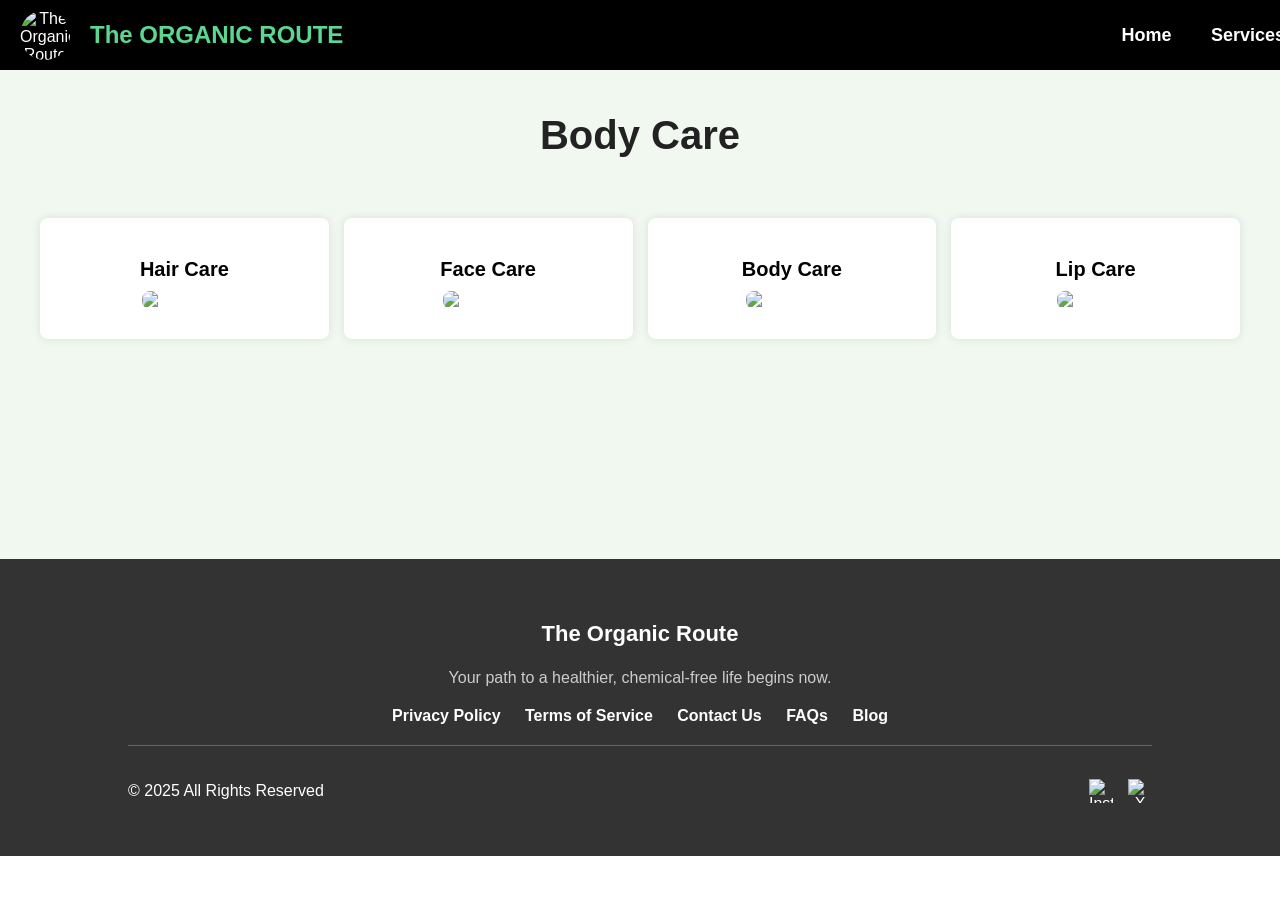
==== body-care.html @ 77954913 "Create body-care.html" ====
<!DOCTYPE html>
<html lang="en">
<head>
    <meta charset="UTF-8">
    <meta name="viewport" content="width=device-width, initial-scale=1.0">
    <title>Body Care - The Organic Route</title>
    <link rel="stylesheet" href="styles.css">
</head>
<body>
    <nav class="navbar">
        <div class="nav-left">
            <img src="TOR.jpg" alt="The Organic Route" class="logo">
            <span class="nav-title">The ORGANIC ROUTE</span> 
        </div>
        <div class="nav-links">
            <a href="index.html">Home</a>
            <a href="services.html">Services</a>
        </div>
    </nav>

    <section class="body-care">
        <h2 class="body-care-title">Body Care</h2>
        <div class="body-care-grid">
            <!-- Hair Care -->
            <div class="care-box">
                <h3>Hair Care</h3>
                <img src="HairOil.jpg" alt="Hair Care">
                <div class="subcategories">
                    <a href="HairOil.html#hair-oil">Hair Oil</a>
                    <a href="HairOil.html#shampoo">Shampoo</a>
                    <a href="HairOil.html#conditioner">Conditioner</a>
                    <a href="HairOil.html#hair-serum">Hair Serum</a>
                    <a href="HairOil.html#hair-gel">Hair Gel</a>
                </div>
            </div>

            <!-- Face Care -->
            <div class="care-box">
                <h3>Face Care</h3>
                <img src="Sunscreen.jpg" alt="Face Care">
                <div class="subcategories">
                    <a href="HairOil.html#face-wash">Face Wash</a>
                    <a href="HairOil.html#toner">Toner</a>
                    <a href="HairOil.html#face-serum">Face Serum</a>
                    <a href="HairOil.html#face-mask">Face Mask</a>
                    <a href="HairOil.html#scrub">Scrub</a>
                </div>
            </div>

            <!-- Body Care -->
            <div class="care-box">
                <h3>Body Care</h3>
                <img src="BodyCleanser.jpg" alt="Body Care">
                <div class="subcategories">
                    <a href="HairOil.html#body-cleanser">Body Cleanser</a>
                    <a href="HairOil.html#body-lotion">Body Lotion</a>
                    <a href="HairOil.html#moisturizer">Moisturizer</a>
                    <a href="HairOil.html#deodorant">Deodorant</a>
                    <a href="HairOil.html#hand-foot-cream">Hand & Foot Cream</a>
                </div>
            </div>

            <!-- Lip Care -->
            <div class="care-box">
                <h3>Lip Care</h3>
                <img src="Lipbalm.jpg" alt="Lip Care">
                <div class="subcategories">
                    <a href="HairOil.html#lip-balm">Lip Balm</a>
                    <a href="HairOil.html#night-lip-cream">Night Lip Cream</a>
                    <a href="HairOil.html#lip-scrub">Lip Scrub</a>
                    <a href="HairOil.html#lip-mask">Lip Mask</a>
                </div>
            </div>
        </div>
    </section>
</body>
</html>

    <!-- Footer Section -->
<footer class="footer">
    <div class="footer-container">
        <div class="footer-text">
            <h3 class="footer-title">The Organic Route</h3>
            <p class="footer-description">
                Your path to a healthier, chemical-free life begins now.
            </p>
        </div>

        <div class="footer-links">
            <a href="#">Privacy Policy</a>
            <a href="#">Terms of Service</a>
            <a href="#">Contact Us</a>
            <a href="#">FAQs</a>
            <a href="#">Blog</a>
        </div>

        <div class="footer-bottom">
            <p>© 2025 All Rights Reserved</p>

            <!-- Social Media Icons -->
            <div class="footer-icons">
                <img src="Instalogo.jpg" alt="Instagram" class="social-icon">
                <img src="Xlogo.jpg" alt="X (Twitter)" class="social-icon">
            </div>
        </div>
    </div>
</footer>
---- styles.css ----
/* General Styles */
html {
    scroll-behavior: smooth;
}

body {
    margin: 0;
    font-family: Arial, sans-serif;
    color: white;
    text-align: center;
}

/* Navbar */
.navbar {
    position: fixed;
    top: 0;
    width: 100%;
    display: flex;
    justify-content: space-between;
    align-items: center;
    padding: 15px 30px;
    background-color: rgba(0, 0, 0, 0.8);
    z-index: 1000;
}

/* TOR Logo */
.logo {
    height: 50px;
    width: 50px;
    border-radius: 50%;
    margin-right: 10px;

}

/*Website Title*/
.nav-title {
    font-size: 1.8rem;
    font-weight: bold;
    color: #5bd791;
}

.nav-links{
    margin-left: auto;
}

/* Navbar Links */
.nav-links a {
    color: white;
    text-decoration: none;
    margin: 0 15px;
    font-weight: bold;
    transition: color 0.3s;
}

.nav-links a:hover {
    color: #4CAF50;
}

/* Sections */
.section {
    height: 100vh;
    display: flex;
    justify-content: center;
    align-items: center;
    flex-direction: column;
    padding: 20px;
    position: relative;
}

/* Home Section Background */
.bg-home {
    background: url('Organic1.jpeg') no-repeat center center/cover;
    position: relative;
}

.overlay {
    position: absolute;
    top: 0;
    left: 0;
    width: 100%;
    height: 100%;
    background: rgba(0, 0, 0, 0.4); /* Dark overlay for better visibility */
}

.content {
    position: relative;
    z-index: 2;
    background-color: rgba(0, 0, 0, 0.5);
    padding: 20px;
    border-radius: 10px;
    max-width: 800px;
    text-align: center;
}

/* Home Section Text */
.heading {
    font-size: 3.5rem;
    font-weight: bold;
    text-shadow: 2px 2px 10px rgba(0, 0, 0, 0.5);
}

.subtext {
    font-size: 1.2rem;
    margin-top: 10px;
}

/* Buttons */
.buttons {
    display: flex;
    gap: 20px;
    justify-content: center;
    margin-top: 20px;
}

button {
    border: none;
    padding: 15px 30px;
    color: white;
    font-size: 1rem;
    cursor: pointer;
    border-radius: 5px;
    transition: 0.3s ease-in-out;
}

.discover-btn {
    background-color: transparent;
    border: 2px solid white;
}

.discover-btn:hover {
    background-color: white;
    color: black;
}

.start-btn {
    background-color: #4CAF50;
}

.start-btn:hover {
    background-color: #45a049;
}

/* About Us Section */
.bg-about {
    display: flex;
    justify-content: center;
    align-items: center;
    padding: 80px 10%;
    background-color: #f2fbf6; /* Light background */
}

.about-container {
    display: flex;
    max-width: 1200px;
    align-items: center;
    justify-content: space-between;
    background-color: white;
    padding: 40px;
    border-radius: 10px;
    box-shadow: 0 4px 10px rgba(0, 0, 0, 0.2);
}

/* Left Side - Text */
.about-text {
    flex: 1;
    text-align: left;
    color: #333;
    padding-right: 40px;
}

.about-heading {
    font-size: 2rem;
    font-weight: bold;
    color: black;
}

.about-paragraph {
    font-size: 1.2rem;
    margin-top: 10px;
    line-height: 1.5;
}

/* Right Side - Image */
.about-image {
    flex: 1;
    display: flex;
    justify-content: center;
}

.about-image img {
    max-width: 100%;
    height: auto;
    border-radius: 10px;
}

/* Features Section */
.features-section {
    background-color: #f0f8f0; /* Light green background */
    padding: 50px 10%;
}

.features-container {
    display: flex;
    justify-content: space-between;
    align-items: center;
    gap: 30px;
    max-width: 1200px;
    margin: auto;
}

/* Individual Feature */
.feature {
    display: flex;
    align-items: center;
    background-color: white;
    padding: 20px;
    border-radius: 10px;
    box-shadow: 0 4px 10px rgba(0, 0, 0, 0.1);
    flex: 1;
}

/* Feature Icon */
.feature-icon {
    width: 50px;
    height: 50px;
    margin-right: 15px;
}

/* Feature Text */
.feature-text {
    text-align: left;
}

.feature-title {
    font-size: 1.3rem;
    font-weight: bold;
    color: #4CAF50;
}

.feature-description {
    font-size: 1rem;
    color: #555;
    margin-top: 5px;
}

/* What we Offer */
.what-we-offer {
    padding: 80px 10%;
    background-color: #f4f8ec;
    display: block;
}

.offer-container {
    display: flex;
    align-items: center;
    justify-content: space-between;
    gap: 40px;
    min-height: 500px;
}

.offer-image img {
    width: 100%;
    max-width: 400px;
    border-radius: 10px;
}

.offer-text {
    flex: 1;
    color: #2d2d2d;
}

.offer-heading {
    font-size: 28px;
    font-weight: bold;
    color: #2c7c31;
}

.offer-description {
    font-size: 18px;
    margin-bottom: 20px;
}

/* Offer Points in One Row */
.offer-points {
    display: flex;
    justify-content: space-between;
    gap: 30px;
    margin-top: 20px;
}

.offer-item {
    flex: 1;
    text-align: center;
}

.offer-point {
    font-size: 20px;
    font-weight: bold;
    color: #2c7c31;
}

.offer-detail {
    font-size: 16px;
    margin-top: 5px;
}

/* Why Choose Us Section */
.why-choose-section {
    padding: 50px 10%;
    background-color: white; /* No Background Image */
}

.why-choose-container {
    display: flex;
    align-items: center;
    justify-content: space-between;
    gap: 40px;
    max-width: 1200px;
    margin: auto;
}

/* Left Side: Text Content */
.why-choose-text {
    flex: 1;
    text-align: left;
}

.why-title {
    font-size: 2rem;
    font-weight: bold;
    color: #4CAF50;
    margin-bottom: 10px;
}

.why-description {
    font-size: 1.1rem;
    color: #555;
    margin-bottom: 20px;
}

/* Why Choose Points */
.why-point {
    margin-bottom: 20px;
}

.why-subtitle {
    font-size: 1.2rem;
    font-weight: bold;
    color: #4CAF50;
    margin-bottom: 5px;
}

.why-point-description {
    font-size: 1rem;
    color: #666;
}

/* Right Side: Image */
.why-choose-image {
    flex: 1;
    display: flex;
    justify-content: flex-end;
}

.why-choose-image img {
    width: 100%;
    max-width: 400px;
    border-radius: 10px;
    box-shadow: 0 4px 10px rgba(0, 0, 0, 0.1);
}

/* Get Started Section */
.get-started {
    display: flex;
    align-items: center;
    justify-content: center;
    padding: 80px 10%;
    background-color: #f8fdf5; /* Light Greenish Background */
}

.get-started-content {
    flex: 1;
    max-width: 50%;
    text-align: center;  /* Centering content */
}

.get-started-content h2 {
    font-size: 2rem;
    color: #4CAF50;
    margin-bottom: 15px;
}

.get-started-content p {
    font-size: 1.2rem;
    color: #333;
    margin-bottom: 30px;
    line-height: 1.5;
}

/* Single Centered Button */
.join-btn {
    background-color: #4CAF50;
    color: white;
    border: none;
    padding: 14px 28px;
    font-size: 1rem;
    cursor: pointer;
    border-radius: 5px;
    transition: 0.3s ease-in-out;
    display: block;
    margin: 0 auto; /* Centering the button */
}

.join-btn:hover {
    background-color: #45a049;
}

/* Image */
.get-started-image {
    flex: 1;
    display: flex;
    justify-content: center;
}

.get-started-image img {
    max-width: 100%;
    border-radius: 10px;
    box-shadow: 5px 5px 15px rgba(0, 0, 0, 0.1);
}

.footer {
    background-color: #333;
    color: #fff;
    padding: 40px 10%;
    text-align: center;
}

.footer-container {
    max-width: 1200px;
    margin: auto;
}

.footer-title {
    font-size: 22px;
    font-weight: bold;
    color: #fff;
}

.footer-description {
    font-size: 16px;
    margin: 10px 0 20px;
    color: #ccc;
}

.footer-links {
    margin-bottom: 20px;
}

.footer-links a {
    color: #fff;
    margin: 0 10px;
    text-decoration: none;
    font-weight: bold;
}

.footer-links a:hover {
    text-decoration: underline;
}

/* Bottom Section */
.footer-bottom {
    display: flex;
    justify-content: space-between;
    align-items: center;
    border-top: 1px solid #666;
    padding-top: 20px;
}

/* Social Icons */
.footer-icons {
    display: flex;
    gap: 15px;
}

.social-icon {
    width: 24px;
    height: 24px;
    cursor: pointer;
}

@keyframes backgroundScroll {
    0% { background-image: url('Organic1.jpeg'); }
    33% { background-image: url('Organic12.jpeg'); }
    66% { background-image: url('Organic13.jpeg'); }
    100% { background-image: url('Organic1.jpeg'); }
}

.bg-home {
    position: relative;
    width: 100%;
    height: 100vh;
    background-size: cover;
    background-position: center;
    background-repeat: no-repeat;
    animation: backgroundScroll 20s infinite linear;
}


/* Signup Page Styling */
/*a Separe CSS file is Attached*/
  /* login page email and password ka alignment */
/*a Separe CSS file is Attached*/


/* Services Page Styling */
/* Navbar Fix */
.nav-left {
    display: flex;
    align-items: center;
}

.logo {
    width: 50px;
    height: 50px;
    border-radius: 50%;
}

.nav-title {
    font-size: 1.5rem;
    font-weight: bold;
    margin-left: 10px;
}

/* Services Section */
.services-section {
    background-color: #f0f8f0;
    text-align: center;
    padding: 80px 20px 50px;
}

.services-heading {
    font-size: 2.5rem;
    font-weight: bold;
    color: #222; /* Darker Text */
    margin-bottom: 15px;
    margin-top: 40px;
}

/* Centered Grid */
.grid-container {
    display: flex;
    justify-content: center;
    flex-wrap: wrap;
    gap: 20px;
    padding: 20px;
}

/* Square Grid Items */
.grid-item {
    width: 250px;  /* Fixed Square Size */
    height: 300px; /* Maintain Box Shape */
    background: white;
    padding: 15px;
    border-radius: 10px;
    text-align: center;
    cursor: pointer;
    transition: transform 0.3s ease-in-out;
    box-shadow: 0 4px 8px rgba(0, 0, 0, 0.1);
    display: flex;
    flex-direction: column;
    justify-content: space-between;
}

.grid-item:hover {
    transform: scale(1.05);
}

/* Grid Titles */
.grid-item h3 {
    font-size: 1.3rem;
    font-weight: bold;
    margin-bottom: 8px;
}

/* Grid Images */
.grid-item img {
    width: 100%;
    height: 140px; /* Balanced Height */
    object-fit: cover;
    border-radius: 10px;
}

/* Grid Description */
.grid-item p {
    font-size: 0.9rem;
    color: #555;
    margin-top: 5px;
}

/* Grid Titles - Visibility Fix */
.grid-item h3 {
    font-size: 1.4rem;
    font-weight: bold;
    margin-bottom: 8px;
    color: #333; /* Darker color for visibility */
    text-transform: uppercase; /* Better readability */
}

/*body-care Design*/
body {
    font-family: Arial, sans-serif;
    margin: 0;
    padding: 0;
}

/* Navbar */
.navbar {
    display: flex;
    justify-content: space-between;
    align-items: center;
    background-color: #000000;
    padding: 10px 20px;
    color: white;
}

.nav-left {
    display: flex;
    align-items: center;
}

.logo {
    width: 50px;
    height: 50px;
    border-radius: 50%;
    margin-right: 10px;
}

.nav-title {
    font-size: 24px;
    font-weight: bold;
}

.nav-links a {
    color: white;
    text-decoration: none;
    margin-left: 20px;
    font-size: 18px;
    transition: color 0.3s;
}

.nav-links a:hover {
    color: #00c853;
}

/* Body Care Section */
.body-care {
    background-color: #f0f8f0;
    text-align: center;
    padding: 80px 20px 50px;
}

.body-care-title {
    font-size: 2.5rem;
    font-weight: bold;
    color: #222;
    margin-bottom: 40px;
}

/* Body Care Grid */
.body-care-grid {
    display: flex;
    justify-content: center;
    gap: 15px;  /* Reduced gap */
    padding: 20px;
    margin-bottom: 150px;
}

/* Care Boxes */
.care-box {
    background: white;
    border-radius: 8px;
    box-shadow: 0px 0px 10px rgba(0, 0, 0, 0.1);
    padding: 20px;
    text-align: center;
    width: 250px;  /* Increased width */
    transition: transform 0.3s;
    position: relative;
}

.care-box:hover {
    transform: scale(1.05);
}

.care-box img {
    width: 150px;  /* Increased image size */
    height: 150px;
    margin-bottom: 10px;
    border-radius: 8px;
}

.care-box h3 {
    font-size: 20px;
    color: #000;
    margin-bottom: 10px;
}

/* Subcategories */
.subcategories {
    display: none;
    position: absolute;
    width: 100%;
    background: rgba(0, 0, 0, 0.8);
    color: white;
    padding: 10px 0;
    border-radius: 8px;
    bottom: -150px;
    left: 0;
}

.subcategories a {
    display: block;
    color: white;
    padding: 8px;
    text-decoration: none;
    transition: background 0.3s ease;
}

.subcategories a:hover {
    background: rgba(255, 255, 255, 0.3);
}

.care-box:hover .subcategories {
    display: block;
}
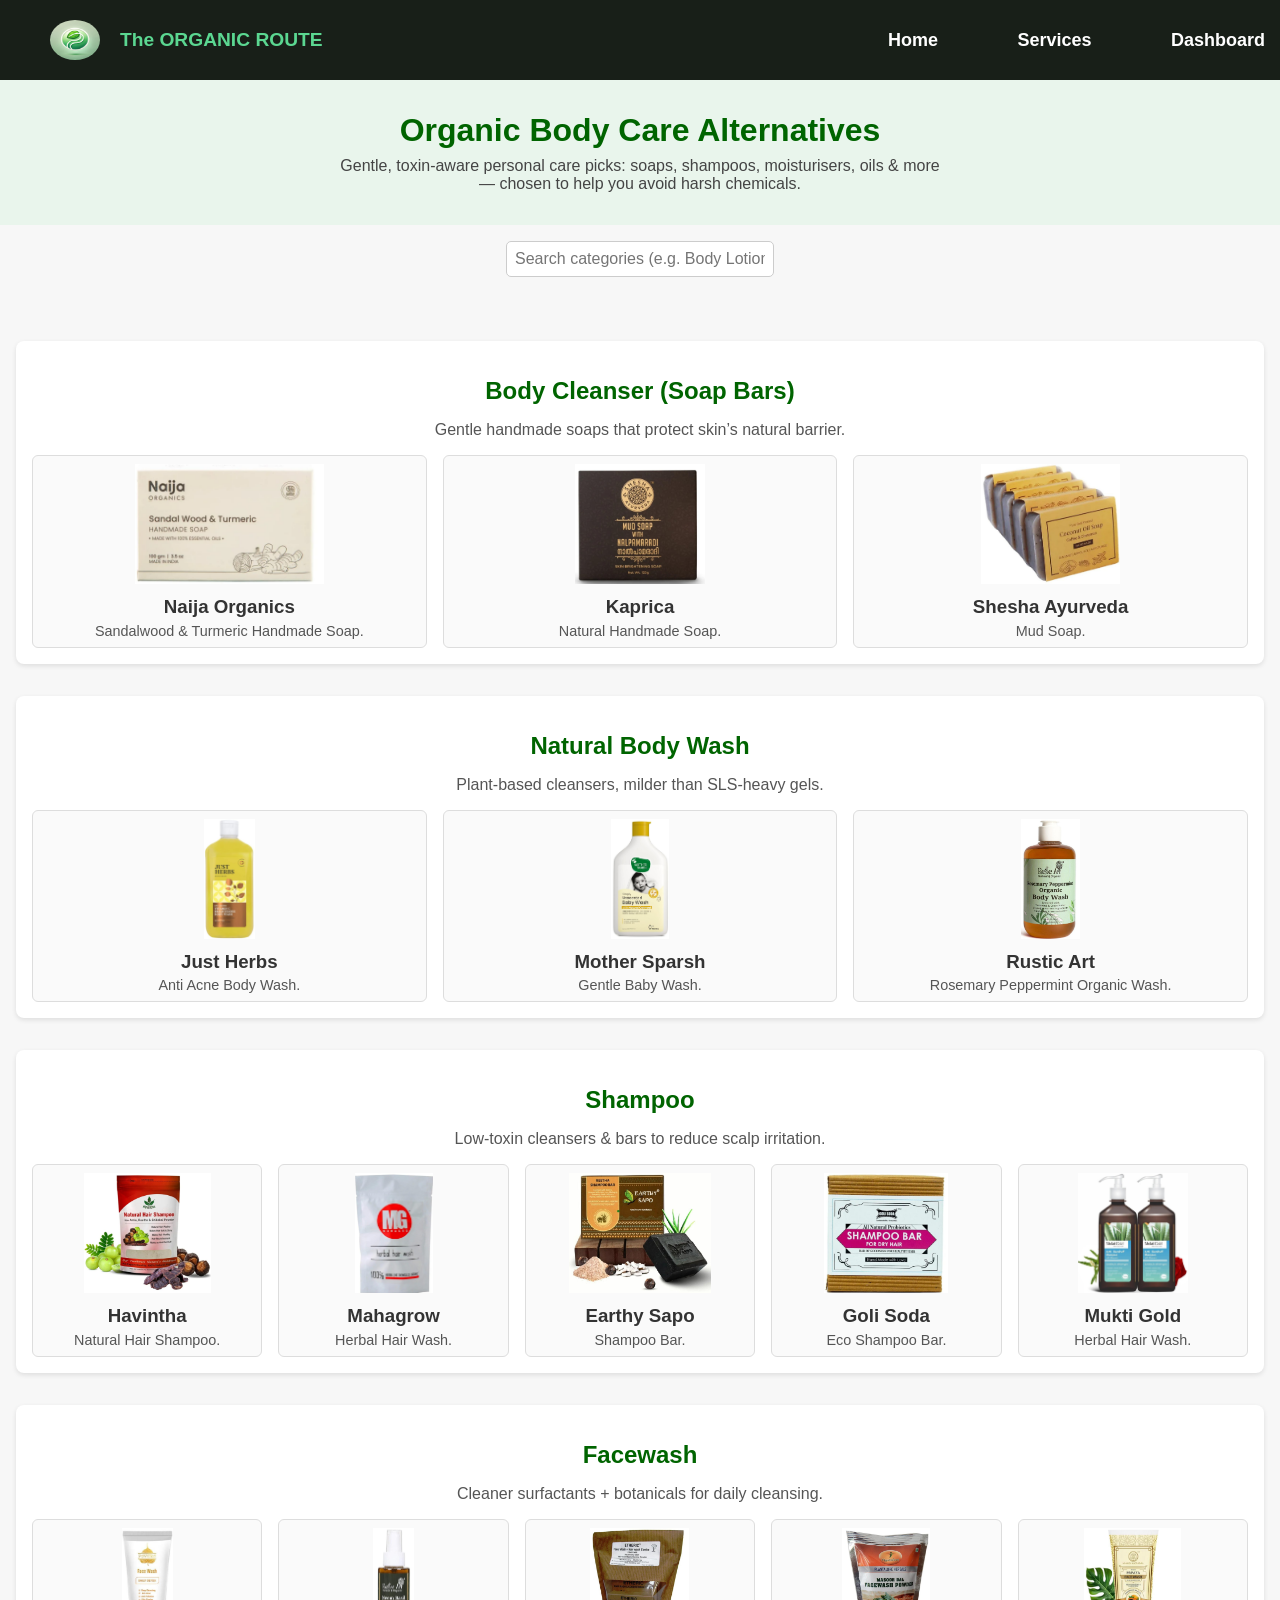
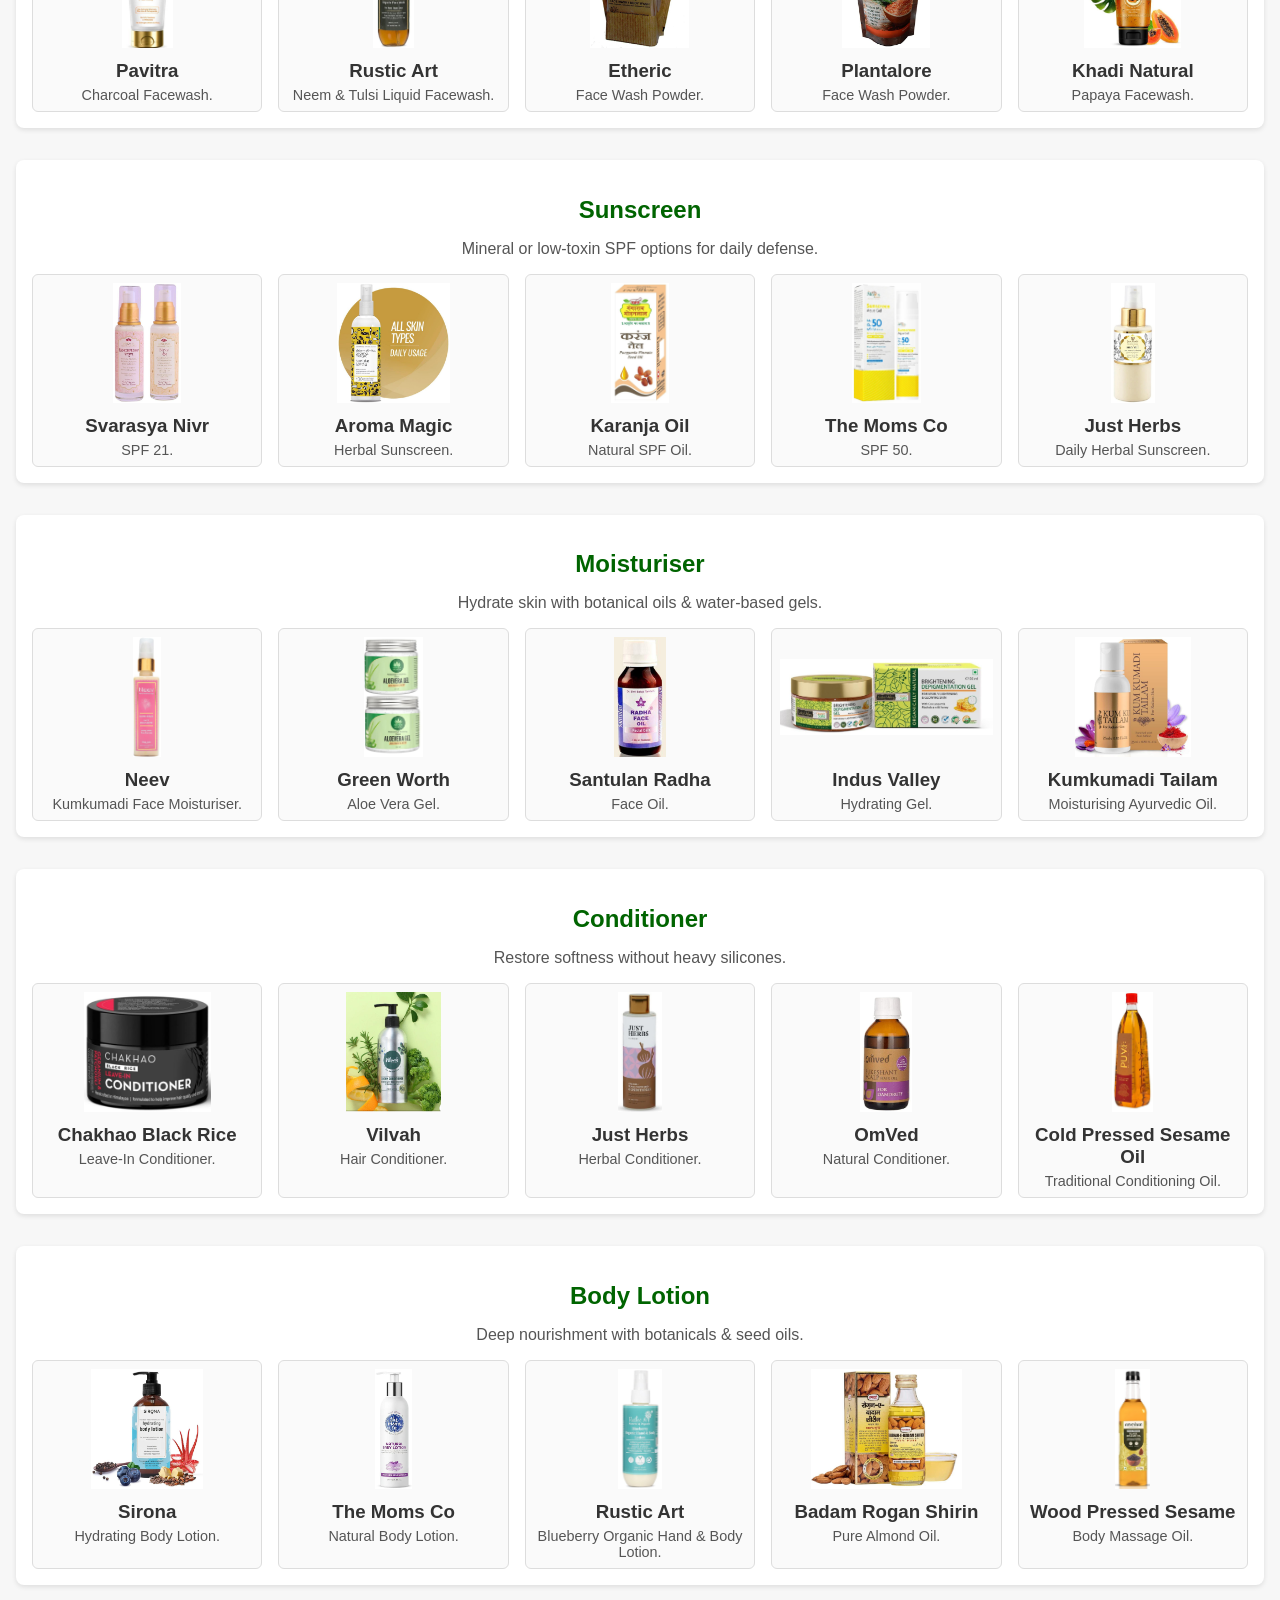
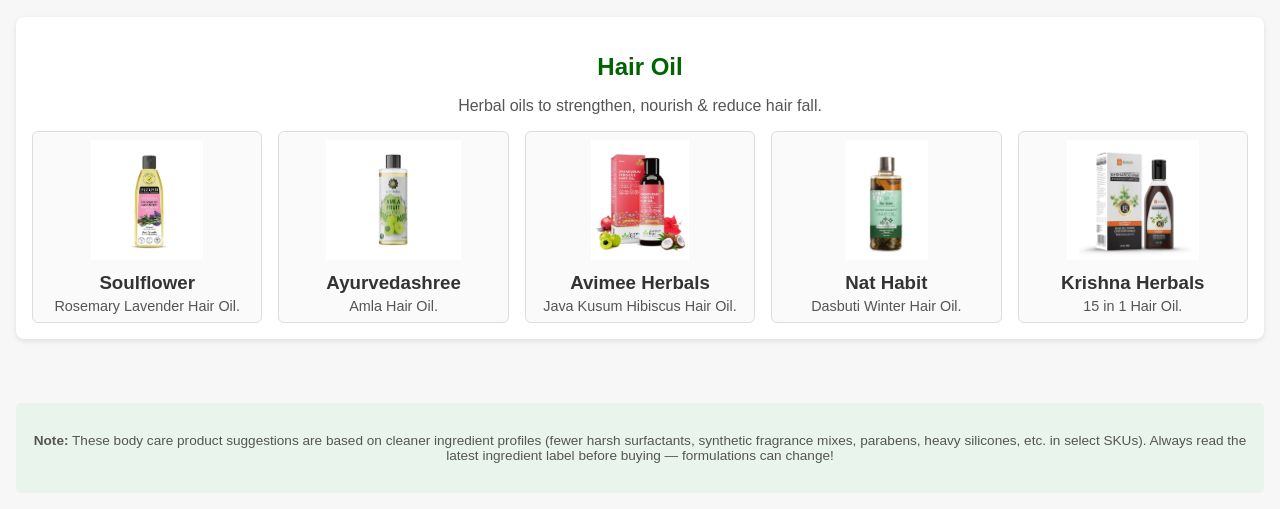
==== commit 3b349f2a: "Initial commit - The Organic Route Project" ====
--- a/body-care.html
+++ b/body-care.html
@@ -1,107 +1,349 @@
 <!DOCTYPE html>
 <html lang="en">
 <head>
-    <meta charset="UTF-8">
-    <meta name="viewport" content="width=device-width, initial-scale=1.0">
-    <title>Body Care - The Organic Route</title>
-    <link rel="stylesheet" href="styles.css">
+  <meta charset="utf-8" />
+  <title>Body Care | The Organic Route</title>
+  <meta name="viewport" content="width=device-width, initial-scale=1" />
+  <!-- Global styles -->
+  <link rel="stylesheet" href="styles.css" />
+  <!-- Page specific -->
+  <link rel="stylesheet" href="body-care.css" />
 </head>
-<body>
-    <nav class="navbar">
-        <div class="nav-left">
-            <img src="TOR.jpg" alt="The Organic Route" class="logo">
-            <span class="nav-title">The ORGANIC ROUTE</span> 
-        </div>
-        <div class="nav-links">
-            <a href="index.html">Home</a>
-            <a href="services.html">Services</a>
-        </div>
-    </nav>
-
-    <section class="body-care">
-        <h2 class="body-care-title">Body Care</h2>
-        <div class="body-care-grid">
-            <!-- Hair Care -->
-            <div class="care-box">
-                <h3>Hair Care</h3>
-                <img src="HairOil.jpg" alt="Hair Care">
-                <div class="subcategories">
-                    <a href="HairOil.html#hair-oil">Hair Oil</a>
-                    <a href="HairOil.html#shampoo">Shampoo</a>
-                    <a href="HairOil.html#conditioner">Conditioner</a>
-                    <a href="HairOil.html#hair-serum">Hair Serum</a>
-                    <a href="HairOil.html#hair-gel">Hair Gel</a>
-                </div>
-            </div>
-
-            <!-- Face Care -->
-            <div class="care-box">
-                <h3>Face Care</h3>
-                <img src="Sunscreen.jpg" alt="Face Care">
-                <div class="subcategories">
-                    <a href="HairOil.html#face-wash">Face Wash</a>
-                    <a href="HairOil.html#toner">Toner</a>
-                    <a href="HairOil.html#face-serum">Face Serum</a>
-                    <a href="HairOil.html#face-mask">Face Mask</a>
-                    <a href="HairOil.html#scrub">Scrub</a>
-                </div>
-            </div>
-
-            <!-- Body Care -->
-            <div class="care-box">
-                <h3>Body Care</h3>
-                <img src="BodyCleanser.jpg" alt="Body Care">
-                <div class="subcategories">
-                    <a href="HairOil.html#body-cleanser">Body Cleanser</a>
-                    <a href="HairOil.html#body-lotion">Body Lotion</a>
-                    <a href="HairOil.html#moisturizer">Moisturizer</a>
-                    <a href="HairOil.html#deodorant">Deodorant</a>
-                    <a href="HairOil.html#hand-foot-cream">Hand & Foot Cream</a>
-                </div>
-            </div>
-
-            <!-- Lip Care -->
-            <div class="care-box">
-                <h3>Lip Care</h3>
-                <img src="Lipbalm.jpg" alt="Lip Care">
-                <div class="subcategories">
-                    <a href="HairOil.html#lip-balm">Lip Balm</a>
-                    <a href="HairOil.html#night-lip-cream">Night Lip Cream</a>
-                    <a href="HairOil.html#lip-scrub">Lip Scrub</a>
-                    <a href="HairOil.html#lip-mask">Lip Mask</a>
-                </div>
-            </div>
-        </div>
-    </section>
+<body class="bc-body">
+
+  <!-- Navbar -->
+  <nav class="navbar">
+    <div class="nav-left">
+      <img src="TOR.jpg" alt="The Organic Route" class="logo" />
+      <span class="nav-title">The ORGANIC ROUTE</span>
+    </div>
+    <div class="nav-links">
+      <a href="index.html">Home</a>
+      <a href="services.html">Services</a>
+      <a href="dashboard.html">Dashboard</a>
+    </div>
+  </nav>
+
+  <!-- Hero -->
+  <header class="bc-hero">
+    <h1>Organic Body Care Alternatives</h1>
+    <p>Gentle, toxin‑aware personal care picks: soaps, shampoos, moisturisers, oils & more — chosen to help you avoid harsh chemicals.</p>
+  </header>
+
+  <!-- Search -->
+  <div class="bc-search-wrap">
+    <input
+      type="text"
+      id="bcSearch"
+      placeholder="Search categories (e.g. Body Lotion, Shampoo)..."
+      aria-label="Search body care categories"
+    />
+  </div>
+
+  <!-- Main Content -->
+  <main class="bc-main">
+
+    <!-- Body Cleanser -->
+    <section class="bc-cat" id="cat-body-cleanser" data-cat="body cleanser">
+      <h2 class="bc-cat-title">Body Cleanser (Soap Bars)</h2>
+      <p class="bc-cat-tagline">Gentle handmade soaps that protect skin’s natural barrier.</p>
+      <div class="bc-card-grid">
+        <article class="bc-card" data-name="Naija Organics Sandalwood Turmeric Soap">
+          <img src="images/bodycleanser1.jpg" alt="Naija Organics Sandalwood & Turmeric Soap" />
+          <h3>Naija Organics</h3>
+          <p>Sandalwood &amp; Turmeric Handmade Soap.</p>
+        </article>
+        <article class="bc-card" data-name="Kaprica Natural Soap">
+          <img src="images/bodycleanser2.jpg" alt="Kaprica Natural Soap" />
+          <h3>Kaprica</h3>
+          <p>Natural Handmade Soap.</p>
+        </article>
+        <article class="bc-card" data-name="Shesha Ayurveda Mud Soap">
+          <img src="images/bodycleanser3.jpg" alt="Shesha Ayurveda Mud Soap" />
+          <h3>Shesha Ayurveda</h3>
+          <p>Mud Soap.</p>
+        </article>
+      </div>
+    </section>
+
+    <!-- Natural Body Wash -->
+    <section class="bc-cat" id="cat-body-wash" data-cat="body wash">
+      <h2 class="bc-cat-title">Natural Body Wash</h2>
+      <p class="bc-cat-tagline">Plant‑based cleansers, milder than SLS-heavy gels.</p>
+      <div class="bc-card-grid">
+        <article class="bc-card" data-name="Just Herbs Anti Acne Body Wash">
+          <img src="images/bodywash1.jpg" alt="Just Herbs Anti Acne Body Wash" />
+          <h3>Just Herbs</h3>
+          <p>Anti Acne Body Wash.</p>
+        </article>
+        <article class="bc-card" data-name="Mother Sparsh Baby Wash">
+          <img src="images/bodywash2.jpg" alt="Mother Sparsh Baby Wash" />
+          <h3>Mother Sparsh</h3>
+          <p>Gentle Baby Wash.</p>
+        </article>
+        <article class="bc-card" data-name="Rustic Art Rosemary Peppermint Body Wash">
+          <img src="images/bodywash3.jpg" alt="Rustic Art Rosemary Peppermint Body Wash" />
+          <h3>Rustic Art</h3>
+          <p>Rosemary Peppermint Organic Wash.</p>
+        </article>
+      </div>
+    </section>
+
+    <!-- Shampoo -->
+    <section class="bc-cat" id="cat-shampoo" data-cat="shampoo">
+      <h2 class="bc-cat-title">Shampoo</h2>
+      <p class="bc-cat-tagline">Low-toxin cleansers & bars to reduce scalp irritation.</p>
+      <div class="bc-card-grid">
+        <article class="bc-card" data-name="Havintha Natural Hair Shampoo">
+          <img src="images/shampoo1.jpg" alt="Havintha Natural Hair Shampoo" />
+          <h3>Havintha</h3>
+          <p>Natural Hair Shampoo.</p>
+        </article>
+        <article class="bc-card" data-name="Mahagrow Herbal Hair Wash">
+          <img src="images/shampoo2.jpg" alt="Mahagrow Herbal Hair Wash" />
+          <h3>Mahagrow</h3>
+          <p>Herbal Hair Wash.</p>
+        </article>
+        <article class="bc-card" data-name="Earthy Sapo Shampoo Bar">
+          <img src="images/shampoo3.jpg" alt="Earthy Sapo Shampoo Bar" />
+          <h3>Earthy Sapo</h3>
+          <p>Shampoo Bar.</p>
+        </article>
+        <article class="bc-card" data-name="Goli Soda Shampoo Bar">
+          <img src="images/shampoo4.jpg" alt="Goli Soda Shampoo Bar" />
+          <h3>Goli Soda</h3>
+          <p>Eco Shampoo Bar.</p>
+        </article>
+        <article class="bc-card" data-name="Mukti Gold Hair Wash">
+          <img src="images/shampoo5.jpg" alt="Mukti Gold Hair Wash" />
+          <h3>Mukti Gold</h3>
+          <p>Herbal Hair Wash.</p>
+        </article>
+      </div>
+    </section>
+
+    <!-- Facewash -->
+    <section class="bc-cat" id="cat-facewash" data-cat="facewash">
+      <h2 class="bc-cat-title">Facewash</h2>
+      <p class="bc-cat-tagline">Cleaner surfactants + botanicals for daily cleansing.</p>
+      <div class="bc-card-grid">
+        <article class="bc-card" data-name="Pavitra Charcoal Facewash">
+          <img src="images/facewash1.jpg" alt="Pavitra Charcoal Facewash" />
+          <h3>Pavitra</h3>
+          <p>Charcoal Facewash.</p>
+        </article>
+        <article class="bc-card" data-name="Rustic Art Neem Tulsi Facewash">
+          <img src="images/facewash2.jpg" alt="Rustic Art Neem & Tulsi Facewash" />
+          <h3>Rustic Art</h3>
+          <p>Neem &amp; Tulsi Liquid Facewash.</p>
+        </article>
+        <article class="bc-card" data-name="Etheric Face Wash Powder">
+          <img src="images/facewash3.jpg" alt="Etheric Face Wash Powder" />
+          <h3>Etheric</h3>
+          <p>Face Wash Powder.</p>
+        </article>
+        <article class="bc-card" data-name="Plantalore Face Wash Powder">
+          <img src="images/facewash4.jpg" alt="Plantalore Face Wash Powder" />
+          <h3>Plantalore</h3>
+          <p>Face Wash Powder.</p>
+        </article>
+        <article class="bc-card" data-name="Khadi Natural Papaya Facewash">
+          <img src="images/facewash5.jpg" alt="Khadi Natural Papaya Facewash" />
+          <h3>Khadi Natural</h3>
+          <p>Papaya Facewash.</p>
+        </article>
+      </div>
+    </section>
+
+    <!-- Sunscreen -->
+    <section class="bc-cat" id="cat-sunscreen" data-cat="sunscreen">
+      <h2 class="bc-cat-title">Sunscreen</h2>
+      <p class="bc-cat-tagline">Mineral or low-toxin SPF options for daily defense.</p>
+      <div class="bc-card-grid">
+        <article class="bc-card" data-name="Svarasya Nivr SPF 21">
+          <img src="images/sunscreen1.jpg" alt="Svarasya Nivr SPF 21" />
+          <h3>Svarasya Nivr</h3>
+          <p>SPF 21.</p>
+        </article>
+        <article class="bc-card" data-name="Aroma Magic Sunscreen">
+          <img src="images/sunscreen2.jpg" alt="Aroma Magic Sunscreen" />
+          <h3>Aroma Magic</h3>
+          <p>Herbal Sunscreen.</p>
+        </article>
+        <article class="bc-card" data-name="Karanja Oil Natural SPF">
+          <img src="images/sunscreen3.jpg" alt="Karanja Oil Natural SPF" />
+          <h3>Karanja Oil</h3>
+          <p>Natural SPF Oil.</p>
+        </article>
+        <article class="bc-card" data-name="The Moms Co SPF 50">
+          <img src="images/sunscreen4.jpg" alt="The Moms Co SPF 50" />
+          <h3>The Moms Co</h3>
+          <p>SPF 50.</p>
+        </article>
+        <article class="bc-card" data-name="Just Herbs Sunscreen">
+          <img src="images/sunscreen5.jpg" alt="Just Herbs Sunscreen" />
+          <h3>Just Herbs</h3>
+          <p>Daily Herbal Sunscreen.</p>
+        </article>
+      </div>
+    </section>
+
+    <!-- Moisturiser -->
+    <section class="bc-cat" id="cat-moisturiser" data-cat="moisturiser">
+      <h2 class="bc-cat-title">Moisturiser</h2>
+      <p class="bc-cat-tagline">Hydrate skin with botanical oils & water‑based gels.</p>
+      <div class="bc-card-grid">
+        <article class="bc-card" data-name="Neev Kumkumadi Face Moisturiser">
+          <img src="images/moisturiser1.jpg" alt="Neev Kumkumadi Face Moisturiser" />
+          <h3>Neev</h3>
+          <p>Kumkumadi Face Moisturiser.</p>
+        </article>
+        <article class="bc-card" data-name="Green Worth Aloevera Gel">
+          <img src="images/moisturiser2.jpg" alt="Green Worth Aloe Vera Gel" />
+          <h3>Green Worth</h3>
+          <p>Aloe Vera Gel.</p>
+        </article>
+        <article class="bc-card" data-name="Santulan Radha Face Oil">
+          <img src="images/moisturiser3.jpg" alt="Santulan Radha Face Oil" />
+          <h3>Santulan Radha</h3>
+          <p>Face Oil.</p>
+        </article>
+        <article class="bc-card" data-name="Indus Valley Gel">
+          <img src="images/moisturiser4.jpg" alt="Indus Valley Gel" />
+          <h3>Indus Valley</h3>
+          <p>Hydrating Gel.</p>
+        </article>
+        <article class="bc-card" data-name="Kumkumadi Tailam">
+          <img src="images/moisturiser5.jpg" alt="Kumkumadi Tailam" />
+          <h3>Kumkumadi Tailam</h3>
+          <p>Moisturising Ayurvedic Oil.</p>
+        </article>
+      </div>
+    </section>
+
+    <!-- Conditioner -->
+    <section class="bc-cat" id="cat-conditioner" data-cat="conditioner">
+      <h2 class="bc-cat-title">Conditioner</h2>
+      <p class="bc-cat-tagline">Restore softness without heavy silicones.</p>
+      <div class="bc-card-grid">
+        <article class="bc-card" data-name="Chakhao Black Rice Leave In Conditioner">
+          <img src="images/conditioner1.jpg" alt="Chakhao Black Rice Leave-In Conditioner" />
+          <h3>Chakhao Black Rice</h3>
+          <p>Leave‑In Conditioner.</p>
+        </article>
+        <article class="bc-card" data-name="Vilvah Hair Conditioner">
+          <img src="images/conditioner2.jpg" alt="Vilvah Hair Conditioner" />
+          <h3>Vilvah</h3>
+          <p>Hair Conditioner.</p>
+        </article>
+        <article class="bc-card" data-name="Just Herbs Hair Conditioner">
+          <img src="images/conditioner3.jpg" alt="Just Herbs Hair Conditioner" />
+          <h3>Just Herbs</h3>
+          <p>Herbal Conditioner.</p>
+        </article>
+        <article class="bc-card" data-name="OmVed Hair Conditioner">
+          <img src="images/conditioner4.jpg" alt="OmVed Hair Conditioner" />
+          <h3>OmVed</h3>
+          <p>Natural Conditioner.</p>
+        </article>
+        <article class="bc-card" data-name="Cold Pressed Sesame Oil Conditioner Alt">
+          <img src="images/conditioner5.jpg" alt="Cold Pressed Sesame Oil" />
+          <h3>Cold Pressed Sesame Oil</h3>
+          <p>Traditional Conditioning Oil.</p>
+        </article>
+      </div>
+    </section>
+
+    <!-- Body Lotion -->
+    <section class="bc-cat" id="cat-body-lotion" data-cat="body lotion">
+      <h2 class="bc-cat-title">Body Lotion</h2>
+      <p class="bc-cat-tagline">Deep nourishment with botanicals & seed oils.</p>
+      <div class="bc-card-grid">
+        <article class="bc-card" data-name="Sirona Hydrating Body Lotion">
+          <img src="images/bodylotion1.jpg" alt="Sirona Hydrating Body Lotion" />
+          <h3>Sirona</h3>
+          <p>Hydrating Body Lotion.</p>
+        </article>
+        <article class="bc-card" data-name="The Moms Co Natural Body Lotion">
+          <img src="images/bodylotion2.jpg" alt="The Moms Co Natural Body Lotion" />
+          <h3>The Moms Co</h3>
+          <p>Natural Body Lotion.</p>
+        </article>
+        <article class="bc-card" data-name="Rustic Art Blueberry Organic Lotion">
+          <img src="images/bodylotion3.jpg" alt="Rustic Art Blueberry Lotion" />
+          <h3>Rustic Art</h3>
+          <p>Blueberry Organic Hand &amp; Body Lotion.</p>
+        </article>
+        <article class="bc-card" data-name="Badam Rogan Shirin Almond Oil">
+          <img src="images/bodylotion4.jpg" alt="Badam Rogan Shirin Almond Oil" />
+          <h3>Badam Rogan Shirin</h3>
+          <p>Pure Almond Oil.</p>
+        </article>
+        <article class="bc-card" data-name="Wood Pressed Sesame Oil">
+          <img src="images/bodylotion5.jpg" alt="Wood Pressed Sesame Oil" />
+          <h3>Wood Pressed Sesame</h3>
+          <p>Body Massage Oil.</p>
+        </article>
+      </div>
+    </section>
+
+    <!-- Hair Oil -->
+    <section class="bc-cat" id="cat-hair-oil" data-cat="hair oil">
+      <h2 class="bc-cat-title">Hair Oil</h2>
+      <p class="bc-cat-tagline">Herbal oils to strengthen, nourish & reduce hair fall.</p>
+      <div class="bc-card-grid">
+        <article class="bc-card" data-name="Soulflower Rosemary Lavender Hair Oil">
+          <img src="images/hairoil1.jpg" alt="Soulflower Rosemary Lavender Hair Oil" />
+          <h3>Soulflower</h3>
+          <p>Rosemary Lavender Hair Oil.</p>
+        </article>
+        <article class="bc-card" data-name="Ayurvedashree Amla Hair Oil">
+          <img src="images/hairoil2.jpg" alt="Ayurvedashree Amla Hair Oil" />
+          <h3>Ayurvedashree</h3>
+          <p>Amla Hair Oil.</p>
+        </article>
+        <article class="bc-card" data-name="Avimee Herbals Java Kusum Hibiscus Hair Oil">
+          <img src="images/hairoil3.jpg" alt="Avimee Herbals Java Kusum Hibiscus Hair Oil" />
+          <h3>Avimee Herbals</h3>
+          <p>Java Kusum Hibiscus Hair Oil.</p>
+        </article>
+        <article class="bc-card" data-name="Nat Habit Dasbuti Winter Hair Oil">
+          <img src="images/hairoil4.jpg" alt="Nat Habit Dasbuti Winter Hair Oil" />
+          <h3>Nat Habit</h3>
+          <p>Dasbuti Winter Hair Oil.</p>
+        </article>
+        <article class="bc-card" data-name="Krishna Herbals 15 in 1 Hair Oil">
+          <img src="images/hairoil5.jpg" alt="Krishna Herbals 15 in 1 Hair Oil" />
+          <h3>Krishna Herbals</h3>
+          <p>15 in 1 Hair Oil.</p>
+        </article>
+      </div>
+    </section>
+
+  </main>
+
+  <!-- Disclaimer -->
+  <aside class="bc-disclaimer">
+    <p><strong>Note:</strong> These body care product suggestions are based on cleaner ingredient profiles (fewer harsh surfactants, synthetic fragrance mixes, parabens, heavy silicones, etc. in select SKUs). Always read the latest ingredient label before buying — formulations can change!</p>
+  </aside>
+
+  <script>
+    // Category Search
+    (function(){
+      const input = document.getElementById('bcSearch');
+      if(!input) return;
+
+      input.addEventListener('input', function(){
+        const q = this.value.trim().toLowerCase();
+        const categories = document.querySelectorAll('.bc-cat');
+
+        categories.forEach(section => {
+          const cat = section.dataset.cat.toLowerCase();
+          section.style.display = (cat.includes(q) || q === '') ? '' : 'none';
+        });
+      });
+    })();
+  </script>
+
 </body>
 </html>
-
-    <!-- Footer Section -->
-<footer class="footer">
-    <div class="footer-container">
-        <div class="footer-text">
-            <h3 class="footer-title">The Organic Route</h3>
-            <p class="footer-description">
-                Your path to a healthier, chemical-free life begins now.
-            </p>
-        </div>
-
-        <div class="footer-links">
-            <a href="#">Privacy Policy</a>
-            <a href="#">Terms of Service</a>
-            <a href="#">Contact Us</a>
-            <a href="#">FAQs</a>
-            <a href="#">Blog</a>
-        </div>
-
-        <div class="footer-bottom">
-            <p>© 2025 All Rights Reserved</p>
-
-            <!-- Social Media Icons -->
-            <div class="footer-icons">
-                <img src="Instalogo.jpg" alt="Instagram" class="social-icon">
-                <img src="Xlogo.jpg" alt="X (Twitter)" class="social-icon">
-            </div>
-        </div>
-    </div>
-</footer>
--- a/styles.css
+++ b/styles.css
@@ -732,3 +732,23 @@
 .care-box:hover .subcategories {
     display: block;
 }
+/* Blinking / Pulsing effect for Scan Ingredients button */
+.discover-btn {
+    animation: pulseEffect 1s infinite;
+    transition: transform 0.3s ease-in-out;
+}
+
+@keyframes pulseEffect {
+    0% {
+        transform: scale(1);
+        box-shadow: 0 0 10px #4CAF50, 0 0 20px #4CAF50;
+    }
+    50% {
+        transform: scale(1.05);
+        box-shadow: 0 0 20px #4CAF50, 0 0 40px #4CAF50;
+    }
+    100% {
+        transform: scale(1);
+        box-shadow: 0 0 10px #4CAF50, 0 0 20px #4CAF50;
+    }
+}
--- a/body-care.css
+++ b/body-care.css
@@ -0,0 +1,131 @@
+/* Page Specific Styles */
+.bc-body {
+  font-family: Arial, sans-serif;
+  background: #f7f7f7;
+  color: #333;
+  margin: 0;
+  padding: 0;
+}
+
+/* Navbar */
+.navbar {
+  display: flex;
+  justify-content: space-between;
+  align-items: center;
+  background: #181f18;
+  color: #fff;
+  padding: 20px 50px;
+  position: sticky;
+  top: 0;
+  z-index: 1000;
+}
+.nav-left {
+  display: flex;
+  align-items: center;
+}
+.nav-left img.logo {
+  height: 40px;
+  margin-right: 10px;
+}
+.nav-title {
+  font-weight: bold;
+  font-size: 1.2rem;
+}
+.nav-links a {
+  color: #fff;
+  text-decoration: none;
+  margin-left: 10px;
+  padding-right: 50px;
+  font-weight: bold;
+}
+.nav-links a:hover {
+  text-decoration: underline;
+}
+
+/* Hero */
+.bc-hero {
+  text-align: center;
+  padding: 2rem;
+  background: #e9f5ec;
+}
+.bc-hero h1 {
+  margin: 0;
+  font-size: 2rem;
+  color: #006400;
+}
+.bc-hero p {
+  max-width: 600px;
+  margin: 0.5rem auto 0;
+  color: #444;
+}
+
+/* Search */
+.bc-search-wrap {
+  text-align: center;
+  margin: 1rem;
+}
+#bcSearch {
+  padding: 0.5rem;
+  width: 250px;
+  border: 1px solid #ccc;
+  border-radius: 5px;
+  font-size: 1rem;
+}
+
+/* Categories */
+.bc-main {
+  padding: 1rem;
+}
+.bc-cat {
+  margin: 2rem 0;
+  background: #fff;
+  padding: 1rem;
+  border-radius: 8px;
+  box-shadow: 0 2px 5px rgba(0,0,0,0.1);
+}
+.bc-cat-title {
+  color: #006400;
+  margin-bottom: 0.3rem;
+}
+.bc-cat-tagline {
+  margin-bottom: 1rem;
+  color: #555;
+}
+
+/* Product Cards */
+.bc-card-grid {
+  display: grid;
+  grid-template-columns: repeat(auto-fit, minmax(180px, 1fr));
+  gap: 1rem;
+}
+.bc-card {
+  background: #fafafa;
+  border: 1px solid #ddd;
+  border-radius: 6px;
+  padding: 0.5rem;
+  text-align: center;
+}
+.bc-card img {
+  max-width: 100%;
+  height: 120px;
+  object-fit: contain;
+}
+.bc-card h3 {
+  margin: 0.5rem 0 0.3rem;
+  color: #333;
+}
+.bc-card p {
+  margin: 0;
+  font-size: 0.9rem;
+  color: #555;
+}
+
+/* Disclaimer */
+.bc-disclaimer {
+  font-size: 0.85rem;
+  color: #555;
+  padding: 1rem;
+  background: #e9f5ec;
+  margin: 1rem;
+  border-radius: 5px;
+}
